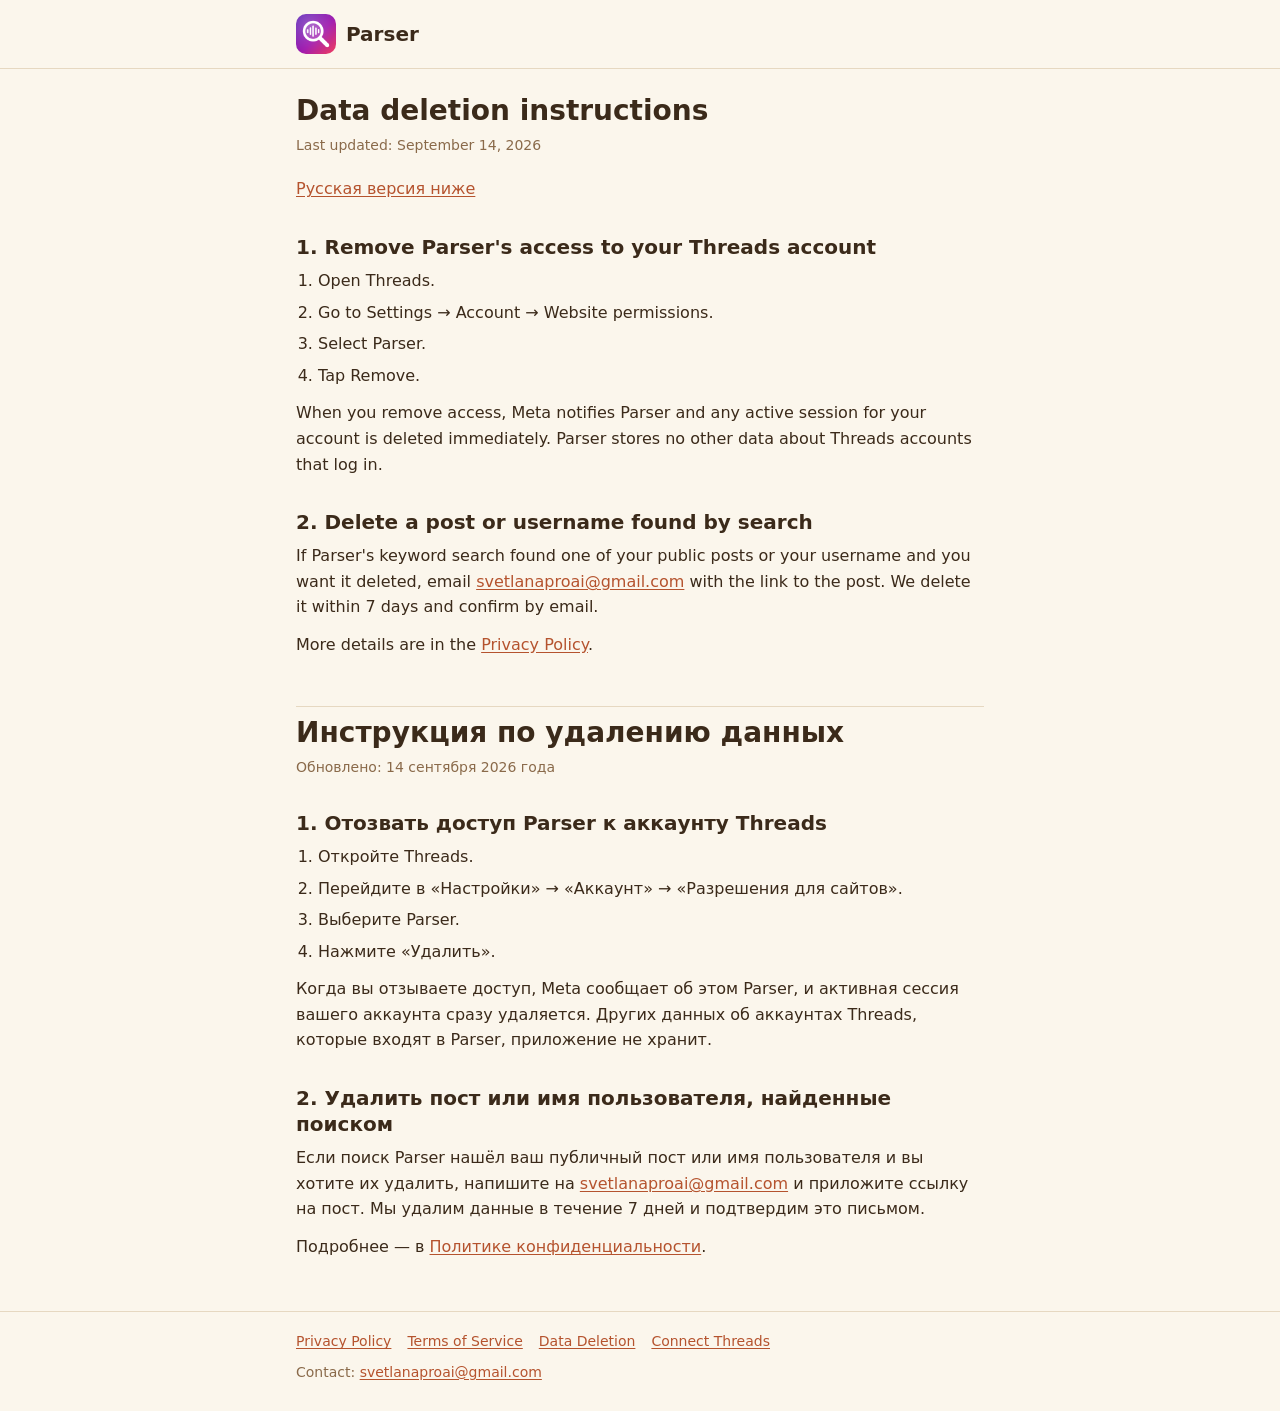
==== data-deletion/index.html @ 3d11d291 "Политика конфиденциальности, условия и удаление данных Parser Копия страниц parser.saitradar.ru для " ====
<!doctype html>
<html lang="en">
<head>
<meta charset="utf-8">
<meta name="viewport" content="width=device-width, initial-scale=1">
<title>Data Deletion · Parser</title>
<link rel="icon" type="image/png" href="../icon.png">
<link rel="stylesheet" href="../legal.css">
</head>
<body>
<header class="site-header">
  <div class="wrap">
    <a class="brand" href="https://parser.saitradar.ru/connect"><img src="../icon.png" alt="" width="40" height="40"><span>Parser</span></a>
  </div>
</header>

<main class="wrap">
  <div id="deletion-status" class="notice success" role="status" hidden></div>

  <article>
    <h1>Data deletion instructions</h1>
    <p class="updated">Last updated: September 14, 2026</p>
    <p><a href="#ru" lang="ru">Русская версия ниже</a></p>

    <h2>1. Remove Parser's access to your Threads account</h2>
    <ol>
      <li>Open Threads.</li>
      <li>Go to Settings → Account → Website permissions.</li>
      <li>Select Parser.</li>
      <li>Tap Remove.</li>
    </ol>
    <p>When you remove access, Meta notifies Parser and any active session for your account is deleted immediately. Parser stores no other data about Threads accounts that log in.</p>

    <h2>2. Delete a post or username found by search</h2>
    <p>If Parser's keyword search found one of your public posts or your username and you want it deleted, email <a href="mailto:svetlanaproai@gmail.com">svetlanaproai@gmail.com</a> with the link to the post. We delete it within 7 days and confirm by email.</p>

    <p>More details are in the <a href="../privacy/">Privacy Policy</a>.</p>
  </article>

  <hr class="lang-divider">

  <article id="ru" lang="ru">
    <h1>Инструкция по удалению данных</h1>
    <p class="updated">Обновлено: 14 сентября 2026 года</p>

    <h2>1. Отозвать доступ Parser к аккаунту Threads</h2>
    <ol>
      <li>Откройте Threads.</li>
      <li>Перейдите в «Настройки» → «Аккаунт» → «Разрешения для сайтов».</li>
      <li>Выберите Parser.</li>
      <li>Нажмите «Удалить».</li>
    </ol>
    <p>Когда вы отзываете доступ, Meta сообщает об этом Parser, и активная сессия вашего аккаунта сразу удаляется. Других данных об аккаунтах Threads, которые входят в Parser, приложение не хранит.</p>

    <h2>2. Удалить пост или имя пользователя, найденные поиском</h2>
    <p>Если поиск Parser нашёл ваш публичный пост или имя пользователя и вы хотите их удалить, напишите на <a href="mailto:svetlanaproai@gmail.com">svetlanaproai@gmail.com</a> и приложите ссылку на пост. Мы удалим данные в течение 7 дней и подтвердим это письмом.</p>

    <p>Подробнее — в <a href="../privacy/">Политике конфиденциальности</a>.</p>
  </article>
</main>

<footer class="site-footer">
  <div class="wrap">
    <nav aria-label="Legal">
      <a href="../privacy/">Privacy Policy</a>
      <a href="../terms/">Terms of Service</a>
      <a href="../data-deletion/">Data Deletion</a>
      <a href="https://parser.saitradar.ru/connect">Connect Threads</a>
    </nav>
    <p>Contact: <a href="mailto:svetlanaproai@gmail.com">svetlanaproai@gmail.com</a></p>
  </div>
</footer>
<script src="../data-deletion.js"></script>
</body>
</html>
---- legal.css ----
/* Общие стили страниц для Meta: /privacy, /terms, /data-deletion, /connect.
   Палитра та же, что у мини-приложения (web/styles.css). */
:root { --paper:#FBF6EC; --ink:#3B2A1A; --muted:#8A6A4A; --line:#E6D8C1; --accent:#B5532E; --card:#FFFDF8; --soft:#F6EEDF; }
[hidden] { display:none !important; }
* { box-sizing:border-box; }
html { -webkit-text-size-adjust:100%; }
body { margin:0; background:var(--paper); color:var(--ink); font:16px/1.6 system-ui, -apple-system, "Segoe UI", Roboto, "Helvetica Neue", Arial, sans-serif; }
.wrap { max-width:720px; margin:0 auto; padding-inline:16px; }

.site-header { border-bottom:1px solid var(--line); }
.site-header .wrap { display:flex; align-items:center; gap:12px; padding-block:14px; }
.brand { display:inline-flex; align-items:center; gap:10px; color:var(--ink); text-decoration:none; font-size:20px; font-weight:600; }
.brand img { width:40px; height:40px; border-radius:10px; }

main.wrap { padding-block:24px 40px; }
h1 { font-size:28px; line-height:1.25; margin:0 0 6px; font-weight:650; }
h2 { font-size:20px; line-height:1.3; margin:32px 0 8px; font-weight:600; }
h3 { font-size:17px; margin:22px 0 6px; font-weight:600; }
p, ul, ol { margin:0 0 12px; }
ul, ol { padding-left:22px; }
li { margin-bottom:6px; }
a { color:var(--accent); text-underline-offset:2px; }
code { font-family:ui-monospace, SFMono-Regular, Menlo, Consolas, monospace; font-size:.9em; background:var(--soft); border-radius:6px; padding:1px 6px; overflow-wrap:anywhere; }
.updated, .muted { color:var(--muted); }
.updated { font-size:14px; margin-bottom:20px; }
.lead { font-size:18px; }
.lang-divider { border:0; border-top:1px solid var(--line); margin:48px 0 8px; }

.panel { background:var(--card); border:1px solid var(--line); border-radius:14px; padding:16px 18px; margin:18px 0; }
.panel h2 { margin-top:0; }
.notice { border-radius:12px; padding:12px 14px; margin:18px 0; background:var(--soft); border:1px solid var(--line); overflow-wrap:anywhere; }
.notice.error { border-color:var(--accent); color:var(--accent); background:#FBEDE6; }
.notice.success { border-color:#8CA86E; background:#EEF3E6; color:#3E5A25; }

.button { display:inline-flex; align-items:center; justify-content:center; min-height:44px; padding:10px 18px; border-radius:999px; border:1px solid var(--line); background:transparent; color:var(--ink); font:inherit; font-size:15px; font-weight:600; text-decoration:none; cursor:pointer; }
.button.primary { background:var(--accent); border-color:var(--accent); color:#FFF7EE; }
.button:disabled { opacity:.6; cursor:progress; }
.button:focus-visible, input:focus-visible { outline:2px solid var(--accent); outline-offset:2px; }

.account { display:flex; align-items:center; gap:14px; flex-wrap:wrap; }
.account img { width:52px; height:52px; border-radius:50%; object-fit:cover; background:var(--soft); }
.account-info { flex:1; min-width:160px; }
.account-info p { margin:0; overflow-wrap:anywhere; }

.search label { display:block; font-weight:600; margin-bottom:6px; }
.search-row { display:flex; gap:10px; flex-wrap:wrap; }
.search-row input { flex:1; min-width:0; width:100%; min-height:44px; padding:10px 14px; border-radius:999px; border:1px solid var(--line); background:#FFF; color:var(--ink); font:inherit; }
.search-row .button { flex:none; }
.hint { font-size:14px; color:var(--muted); margin:8px 0 0; }

.results { display:grid; gap:12px; margin-top:12px; }
.post { background:var(--card); border:1px solid var(--line); border-radius:14px; padding:14px 16px; }
.post-meta { display:flex; flex-wrap:wrap; gap:4px 12px; font-size:14px; color:var(--muted); }
.post-author { color:var(--ink); font-weight:600; overflow-wrap:anywhere; }
.post-text { margin:8px 0 10px; white-space:pre-wrap; overflow-wrap:anywhere; }

.site-footer { border-top:1px solid var(--line); font-size:14px; color:var(--muted); }
.site-footer .wrap { padding-block:18px 28px; }
.site-footer nav { display:flex; flex-wrap:wrap; gap:6px 16px; margin-bottom:8px; }
.site-footer p { margin:0; }

@media (max-width:480px) {
  body { font-size:15px; }
  h1 { font-size:24px; }
  .lead { font-size:16px; }
  .search-row .button { width:100%; }
}
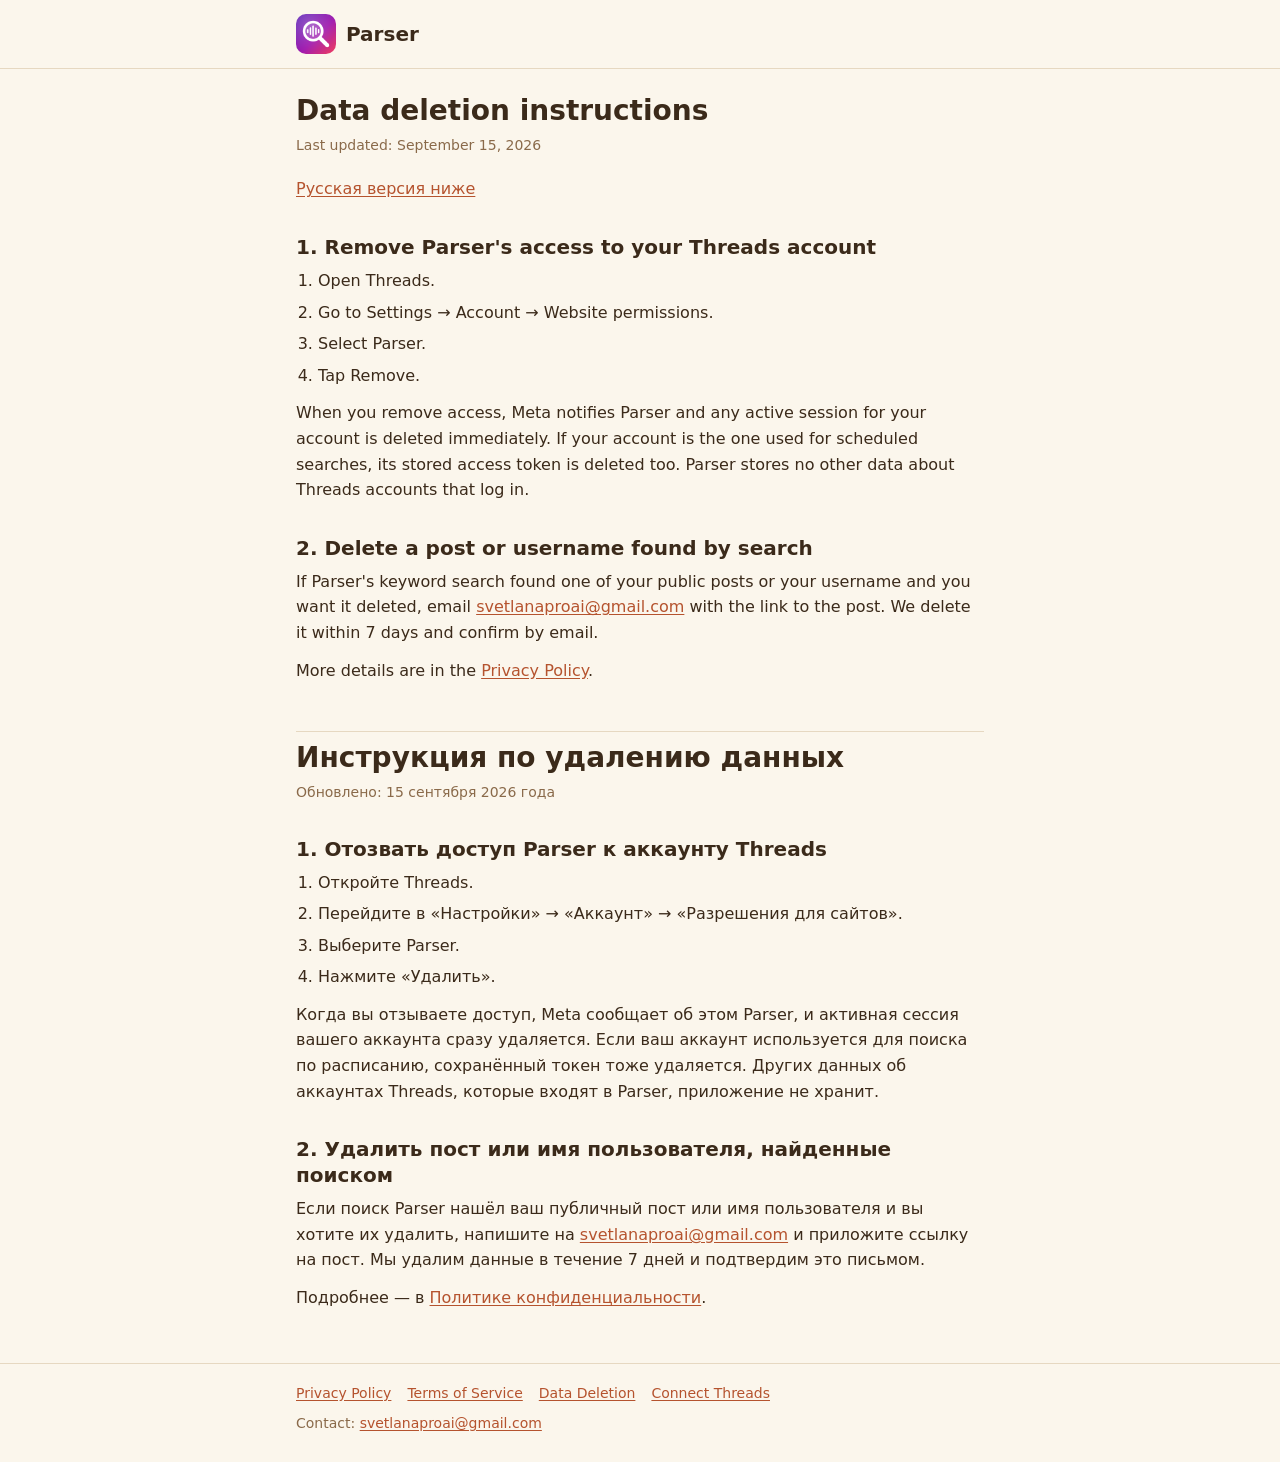
==== commit 56d4f619: "Политика: токен аккаунта для поиска по расписанию хранится на сервере Co-Authored-By: Claude Opus 5 " ====
--- a/data-deletion/index.html
+++ b/data-deletion/index.html
@@ -19,7 +19,7 @@
 
   <article>
     <h1>Data deletion instructions</h1>
-    <p class="updated">Last updated: September 14, 2026</p>
+    <p class="updated">Last updated: September 15, 2026</p>
     <p><a href="#ru" lang="ru">Русская версия ниже</a></p>
 
     <h2>1. Remove Parser's access to your Threads account</h2>
@@ -29,7 +29,7 @@
       <li>Select Parser.</li>
       <li>Tap Remove.</li>
     </ol>
-    <p>When you remove access, Meta notifies Parser and any active session for your account is deleted immediately. Parser stores no other data about Threads accounts that log in.</p>
+    <p>When you remove access, Meta notifies Parser and any active session for your account is deleted immediately. If your account is the one used for scheduled searches, its stored access token is deleted too. Parser stores no other data about Threads accounts that log in.</p>
 
     <h2>2. Delete a post or username found by search</h2>
     <p>If Parser's keyword search found one of your public posts or your username and you want it deleted, email <a href="mailto:svetlanaproai@gmail.com">svetlanaproai@gmail.com</a> with the link to the post. We delete it within 7 days and confirm by email.</p>
@@ -41,7 +41,7 @@
 
   <article id="ru" lang="ru">
     <h1>Инструкция по удалению данных</h1>
-    <p class="updated">Обновлено: 14 сентября 2026 года</p>
+    <p class="updated">Обновлено: 15 сентября 2026 года</p>
 
     <h2>1. Отозвать доступ Parser к аккаунту Threads</h2>
     <ol>
@@ -50,7 +50,7 @@
       <li>Выберите Parser.</li>
       <li>Нажмите «Удалить».</li>
     </ol>
-    <p>Когда вы отзываете доступ, Meta сообщает об этом Parser, и активная сессия вашего аккаунта сразу удаляется. Других данных об аккаунтах Threads, которые входят в Parser, приложение не хранит.</p>
+    <p>Когда вы отзываете доступ, Meta сообщает об этом Parser, и активная сессия вашего аккаунта сразу удаляется. Если ваш аккаунт используется для поиска по расписанию, сохранённый токен тоже удаляется. Других данных об аккаунтах Threads, которые входят в Parser, приложение не хранит.</p>
 
     <h2>2. Удалить пост или имя пользователя, найденные поиском</h2>
     <p>Если поиск Parser нашёл ваш публичный пост или имя пользователя и вы хотите их удалить, напишите на <a href="mailto:svetlanaproai@gmail.com">svetlanaproai@gmail.com</a> и приложите ссылку на пост. Мы удалим данные в течение 7 дней и подтвердим это письмом.</p>
